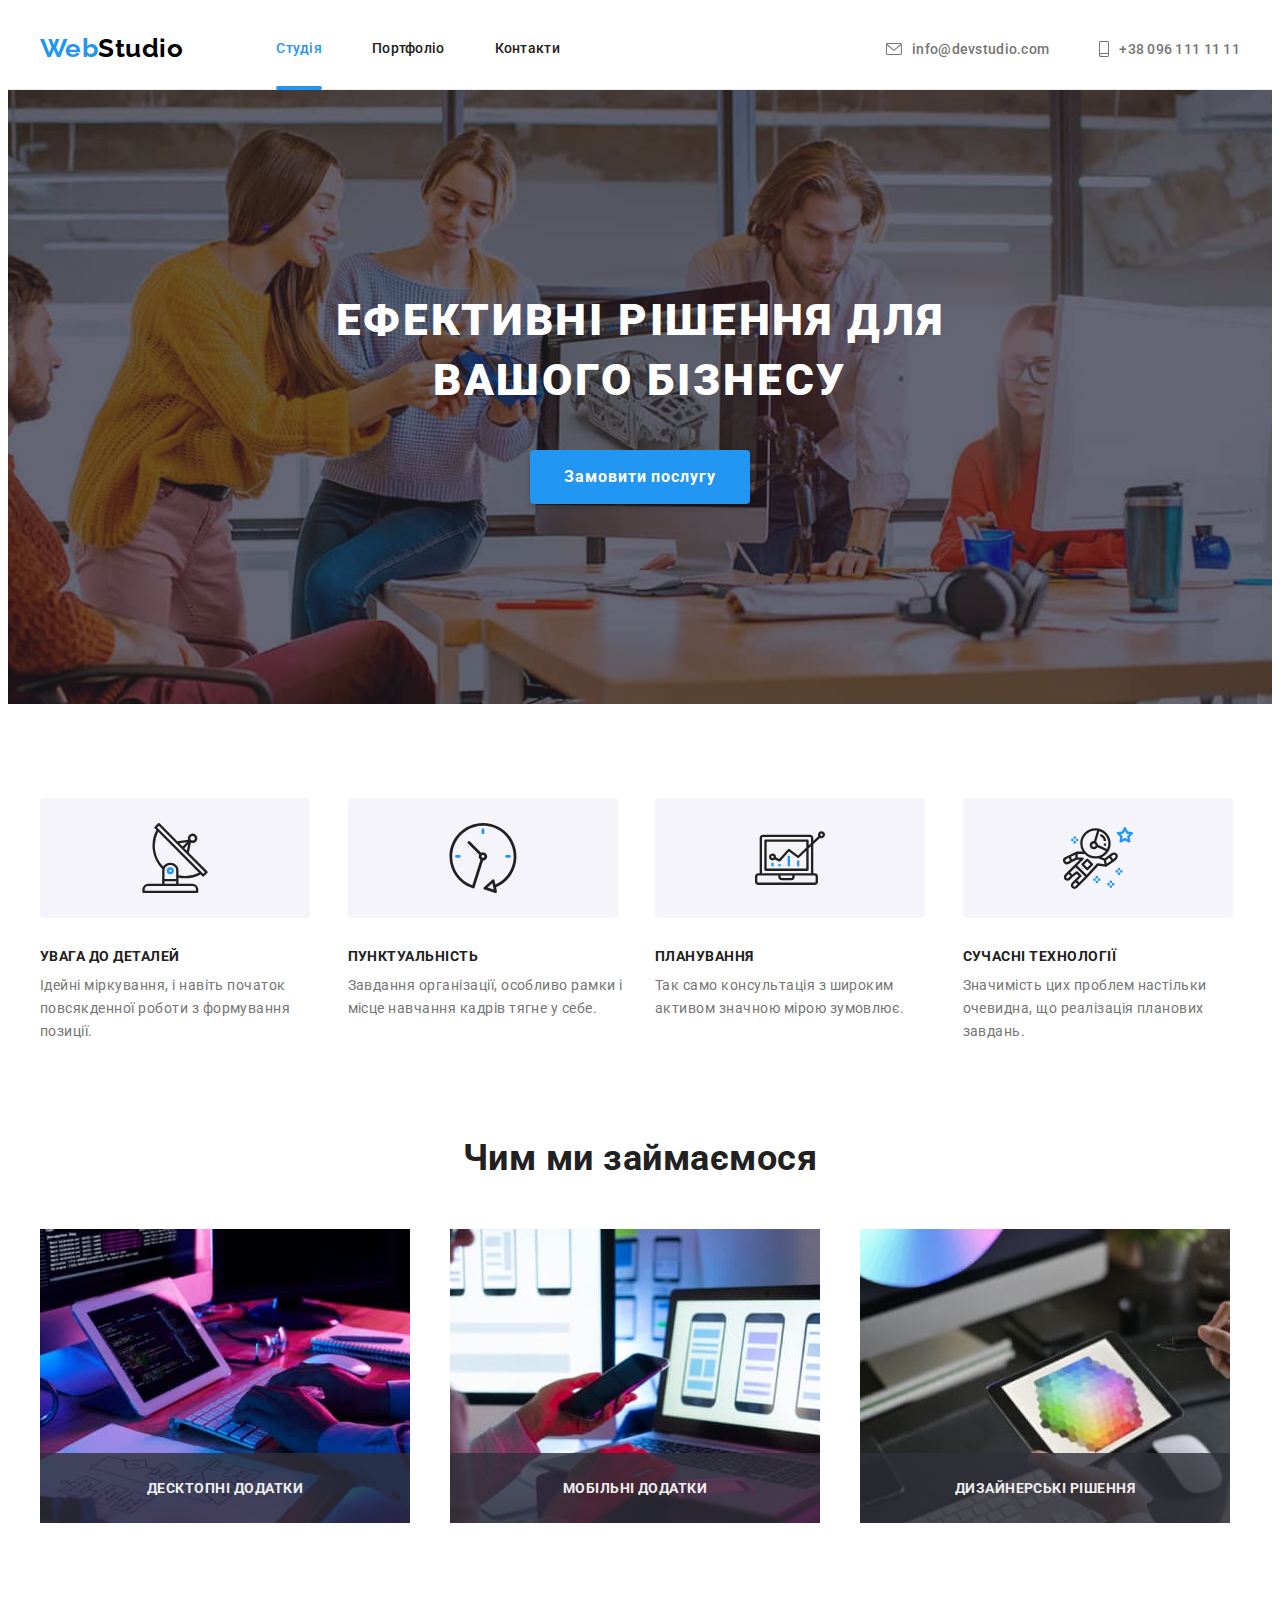
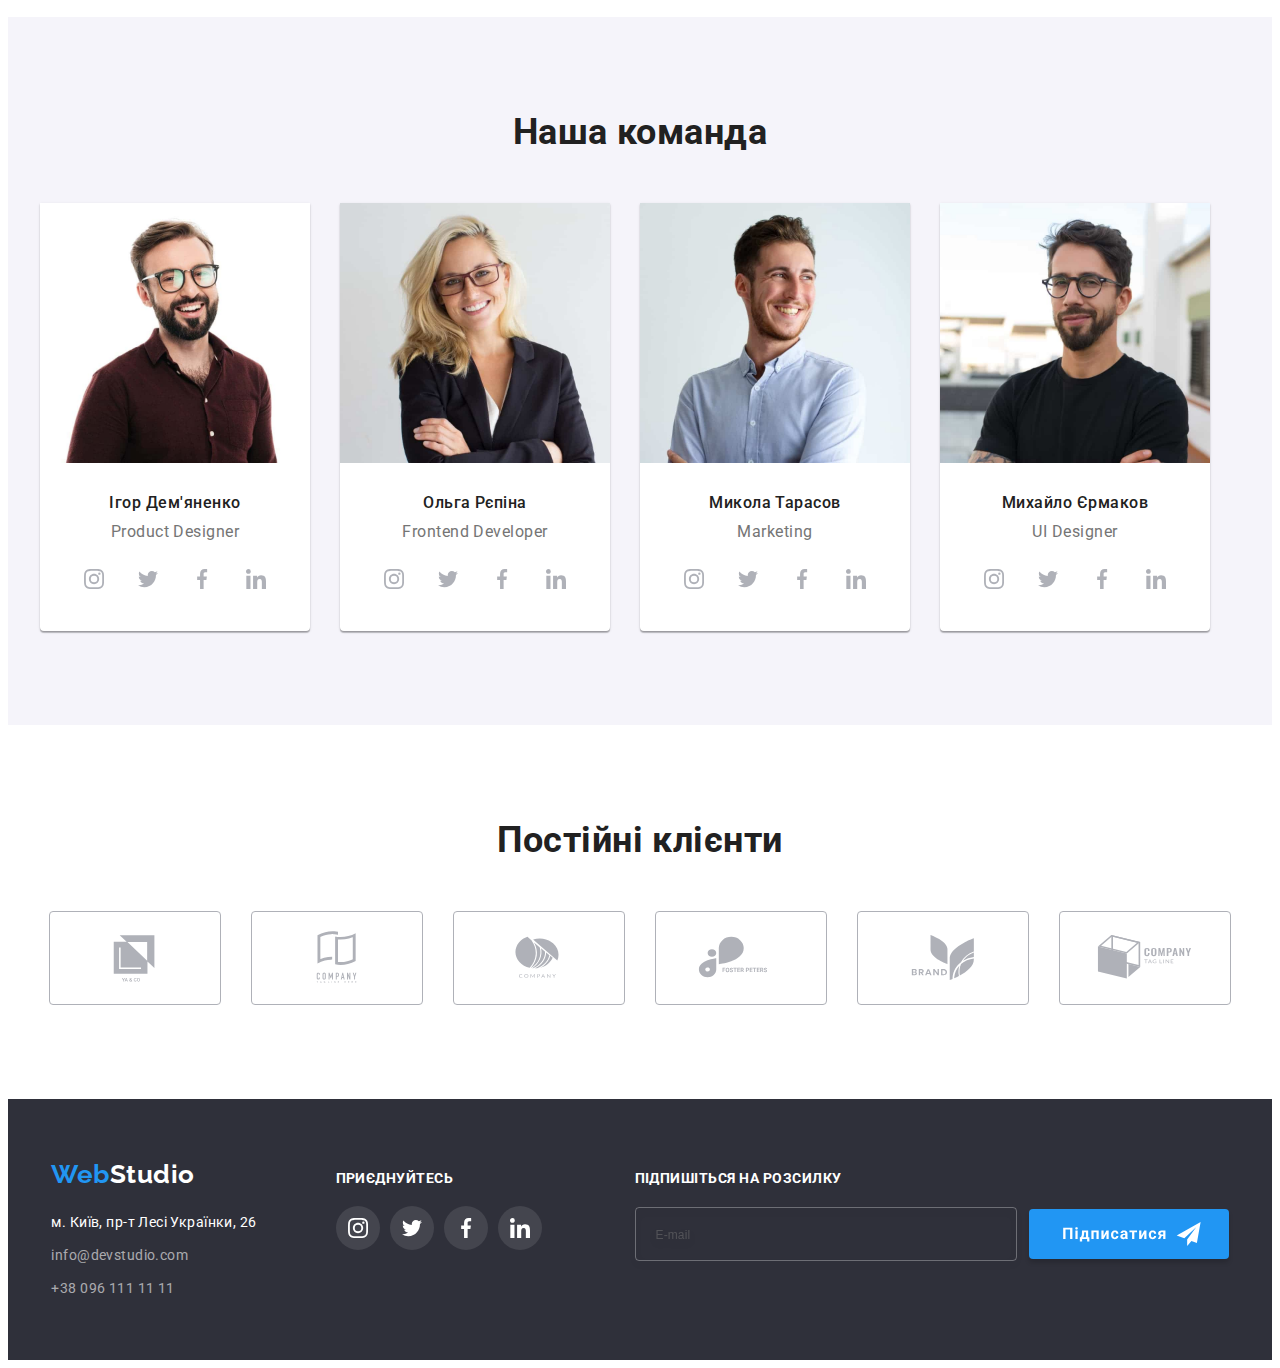
==== index.html @ 2809b2b1 "h" ====
<!DOCTYPE html>
<html lang="uk">

<head>
  <meta charset="UTF-8">
  <meta http-equiv="X-UA-Compatible" content="IE=edge">
  <meta name="viewport" content="width=device-width, initial-scale=1.0">
  <title>WebStudio</title>

  <link rel="preconnect" href="https://fonts.googleapis.com">
  <link rel="preconnect" href="https://fonts.gstatic.com" crossorigin>
  <link href="https://fonts.googleapis.com/css2?family=Raleway:wght@700&family=Roboto:wght@400;500;700;900&display=swap"
    rel="stylesheet">

  <link rel="stylesheet" href="https://cdnjs.cloudflare.com/ajax/libs/modern-normalize/1.1.0/modern-normalize.min.css"
    integrity="sha512-wpPYUAdjBVSE4KJnH1VR1HeZfpl1ub8YT/NKx4PuQ5NmX2tKuGu6U/JRp5y+Y8XG2tV+wKQpNHVUX03MfMFn9Q=="
    crossorigin="anonymous" referrerpolicy="no-referrer" />

  <link rel="stylesheet" href="./style/style.css">

</head>

<body>
  <header class="top">
    <div class="header-container container">
      <a href="#" class="logo"><span class="logo-web-blue">Web</span><span class="logo-web-black">Studio</span></a>

      <nav class="">
        <ul class="upper-list">
          <li class="upper-item">
            <a href="#" class="nav-menu-items current current-studio">Студія</a>
          </li>
          <li class="upper-item">
            <a href="./portfolio.html" class="nav-menu-items">Портфоліо</a>
          </li>
          <li class="upper-item">
            <a href="#" class="nav-menu-items">Контакти</a>
          </li>
        </ul>
      </nav>

      <ul class="upper-list right-space">
        <li class="upper-item">
          <a href="mailto:info@devstudio.com" class="nav-menu-items-info-top">info@devstudio.com
            <svg class="icons-header" width=" 16" height="12">
              <use href="./images/sprite.svg#icon-envelope"></use>
            </svg>
          </a>
        </li>
        <li class="upper-item">
          <a href="tel:+380961111111" class="nav-menu-items-info-top">
            +38 096 111 11 11
            <svg class="icons-header" width=" 10" height="16">
              <use href="./images/sprite.svg#icon-smartphone"></use>
            </svg>
          </a>
        </li>
      </ul>
    </div>
  </header>

  <main>
    <section class="main-header">
      <div class="container">
        <div class="hero-center">
          <h1 class="main-header-text">Ефективні рішення для вашого бізнесу</h1>
          <button type="button" class="main-header-button" data-modal-open>Замовити послугу</button>
        </div>
      </div>
    </section>

    <section class="middle">
      <!-- цей заголовок для пошукових систем який будемо  приховувати, інфо від ментора який перевіряв дз -->
      <!-- for CEO OPTIMIZATION -->
      <div class="container">
        <h2 class="visually-hidden">Наші переваги</h2>
        <ul class="middle-list">
          <li class="middle-item">
            <div class="four-icons">
              <svg class="icons-middle-items" width="70" height="70">
                <use href="./images/sprite.svg#icon-antenna"></use>
              </svg>
            </div>
            <h3 class="middle-header">УВАГА ДО ДЕТАЛЕЙ</h3>
            <p class="middle-text">
              Ідейні міркування, і навіть початок повсякденної роботи з
              формування позиції.
            </p>
          </li>
          <li class="middle-item ">
            <div class="four-icons">
              <svg class="icons-middle-items" width="70" height="70">
                <use href="./images/sprite.svg#icon-clock"></use>
              </svg>
            </div>
            <h3 class="middle-header">ПУНКТУАЛЬНІСТЬ</h3>
            <p class="middle-text">
              Завдання організації, особливо рамки і місце навчання кадрів тягне
              у себе.
            </p>
          </li>

          <li class="middle-item">
            <div class="four-icons">
              <svg class="icons-middle-items" width="70" height="70">
                <use href="./images/sprite.svg#icon-diagram"></use>
              </svg>
            </div>

            <h3 class="middle-header">ПЛАНУВАННЯ</h3>
            <p class="middle-text">
              Так само консультація з широким активом значною мірою зумовлює.
            </p>
          </li>
          <li class="middle-item">
            <div class="four-icons">
              <svg class="icons-middle-items" width="70" height="70">
                <use href="./images/sprite.svg#icon-astronaut"></use>
              </svg>
            </div>
            <h3 class="middle-header">СУЧАСНІ ТЕХНОЛОГІЇ</h3>
            <p class="middle-text">
              Значимість цих проблем настільки очевидна, що реалізація планових
              завдань.
            </p>
          </li>
        </ul>
      </div>
    </section>

    <section class="header-pictures">
      <div class="container">
        <h2 class="header-pictures-text">Чим ми займаємося</h2>
        <ul class="whatwedo-list">

          <li class="what-items">
            <div class="whatwedo-desc">
              <img src="./images/studio/box1.jpg" alt="keybord" width="370" height="294" class="whatwedo-bg" />
              <p class="whatwedo-desc-text">Десктопні додатки</p>
            </div>
          </li>

          <li class="what-items">
            <div class="whatwedo-desc">
              <img src="./images/studio/box2.jpg" alt="phone" width="370" height="294" class="whatwedo-bg" />
              <p class="whatwedo-desc-text">Мобільні додатки</p>
            </div>
          </li>

          <li class="what-items">
            <div class="whatwedo-desc">
              <img src="./images/studio/box3.jpg" alt="tablet" width="370" height="294" class="whatwedo-bg" />
              <p class="whatwedo-desc-text">Дизайнерські рішення</p>
            </div>

          </li>

        </ul>
      </div>
    </section>

    <section class="section-team">
      <div class="container">
        <h2 class="team-header-text">Наша команда</h2>

        <ul class="team-participants">
          <li class="team-item">
            <img src="./images/studio/igordemianenko.jpg" alt="igordemianenko" width="270" height="260" />
            <div class="role-info">
              <h3 class="team-name">Ігор Дем'яненко</h3>
              <p class="team-position">Product Designer</p>
              <ul class="icons-team-propertys">
                <li>
                  <a href="" class="icon-ellipse">
                    <svg class="icons-social" width=" 20" height="20">
                      <use href="./images/sprite.svg#icon-instagram"></use>
                    </svg>
                  </a>
                </li>
                <li>
                  <a href="" class="icon-ellipse">
                    <svg class="icons-social" width=" 20" height="20">
                      <use href="./images/sprite.svg#icon-twitter"></use>
                    </svg>
                  </a>
                </li>
                <li>
                  <a href="" class="icon-ellipse">
                    <svg class="icons-social" width=" 20" height="20">
                      <use href="./images/sprite.svg#icon-facebook"></use>
                    </svg>
                  </a>
                </li>
                <li>
                  <a href="" class="icon-ellipse">
                    <svg class="icons-social" width=" 20" height="20">
                      <use href="./images/sprite.svg#icon-linkedin"></use>
                    </svg>
                  </a>
                </li>
              </ul>
            </div>
          </li>
          <li class="team-item">
            <img src="./images/studio/olharepina.jpg" alt="olharepina" width="270" height="260" />
            <div class="role-info">
              <h3 class="team-name">Ольга Рєпіна</h3>
              <p class="team-position">Frontend Developer</p>
              <ul class="icons-team-propertys">
                <li>
                  <a href="" class="icon-ellipse">
                    <svg class="icons-social" width=" 20" height="20">
                      <use href="./images/sprite.svg#icon-instagram"></use>
                    </svg>
                  </a>
                </li>
                <li>
                  <a href="" class="icon-ellipse">
                    <svg class="icons-social" width=" 20" height="20">
                      <use href="./images/sprite.svg#icon-twitter"></use>
                    </svg>
                  </a>
                </li>
                <li>
                  <a href="" class="icon-ellipse">
                    <svg class="icons-social" width=" 20" height="20">
                      <use href="./images/sprite.svg#icon-facebook"></use>
                    </svg>
                  </a>
                </li>
                <li>
                  <a href="" class="icon-ellipse">
                    <svg class="icons-social" width=" 20" height="20">
                      <use href="./images/sprite.svg#icon-linkedin"></use>
                    </svg>
                  </a>
                </li>
              </ul>
            </div>
          </li>
          <li class="team-item">
            <img src="./images/studio/mykolatarasov.jpg" alt="mykolatarasov" width="270" height="260" />
            <div class="role-info">
              <h3 class="team-name">Микола Тарасов</h3>
              <p class="team-position">Marketing</p>
              <ul class="icons-team-propertys">
                <li>
                  <a href="" class="icon-ellipse">
                    <svg class="icons-social" width=" 20" height="20">
                      <use href="./images/sprite.svg#icon-instagram"></use>
                    </svg>
                  </a>
                </li>
                <li>
                  <a href="" class="icon-ellipse">
                    <svg class="icons-social" width=" 20" height="20">
                      <use href="./images/sprite.svg#icon-twitter"></use>
                    </svg>
                  </a>
                </li>
                <li>
                  <a href="" class="icon-ellipse">
                    <svg class="icons-social" width=" 20" height="20">
                      <use href="./images/sprite.svg#icon-facebook"></use>
                    </svg>
                  </a>
                </li>
                <li>
                  <a href="" class="icon-ellipse">
                    <svg class="icons-social" width=" 20" height="20">
                      <use href="./images/sprite.svg#icon-linkedin"></use>
                    </svg>
                  </a>
                </li>
              </ul>
            </div>
          </li>
          <li class="team-item">
            <img src="./images/studio/myhailoermakov.jpg" alt="myhailoermakov" width="270" height="260" />
            <div class="role-info">
              <h3 class="team-name">Михайло Єрмаков</h3>
              <p class="team-position">UI Designer</p>
              <ul class="icons-team-propertys">
                <li>
                  <a href="" class="icon-ellipse">
                    <svg class="icons-social" width=" 20" height="20">
                      <use href="./images/sprite.svg#icon-instagram"></use>
                    </svg>
                  </a>
                </li>
                <li>
                  <a href="" class="icon-ellipse">
                    <svg class="icons-social" width=" 20" height="20">
                      <use href="./images/sprite.svg#icon-twitter"></use>
                    </svg>
                  </a>
                </li>
                <li>
                  <a href="" class="icon-ellipse">
                    <svg class="icons-social" width=" 20" height="20">
                      <use href="./images/sprite.svg#icon-facebook"></use>
                    </svg>
                  </a>
                </li>
                <li>
                  <a href="" class="icon-ellipse">
                    <svg class="icons-social" width=" 20" height="20">
                      <use href="./images/sprite.svg#icon-linkedin"></use>
                    </svg>
                  </a>
                </li>
              </ul>
            </div>
          </li>
        </ul>
      </div>
    </section>

    <section class="our-customers">
      <div class="container">
        <h2 class="team-header-text">Постійні клієнти</h2>
        <ul class="customers-list">

          <li class="customers-items">
            <a href="" class="customers-link">
              <svg class="icons-customers" width=" 106" height="60">
                <use href="./images/sprite.svg#icon-Logo1"></use>
              </svg>
            </a>
          </li>

          <li class="customers-items">
            <a href="" class="customers-link">
              <svg class="icons-customers" width=" 106" height="60">
                <use href="./images/sprite.svg#icon-Logo2"></use>
              </svg>
            </a>
          </li>

          <li class="customers-items">
            <a href="" class="customers-link">
              <svg class="icons-customers" width=" 106" height="60">
                <use href="./images/sprite.svg#icon-Logo3"></use>
              </svg>
            </a>
          </li>

          <li class="customers-items">
            <a href="" class="customers-link">
              <svg class="icons-customers" width=" 106" height="60">
                <use href="./images/sprite.svg#icon-Logo4"></use>
              </svg>
            </a>
          </li>

          <li class="customers-items">
            <a href="" class="customers-link">
              <svg class="icons-customers" width=" 106" height="60">
                <use href="./images/sprite.svg#icon-Logo5"></use>
              </svg>
            </a>
          </li>

          <li class="customers-items">
            <a href="" class="customers-link">
              <svg class="icons-customers" width=" 106" height="60">
                <use href="./images/sprite.svg#icon-Logo6"></use>
              </svg>
            </a>
          </li>

        </ul>
      </div>
    </section>
  </main>

  <footer class="lower-section">
    <div class="container join-us-main">

      <div class="first-part">
        <a href="#" class="logo-down-web"><span class="logo-web-blue">Web</span><span
            class="logo-studio-white">Studio</span>
        </a>

        <address class="address-down">

          <ul class="lower-list">
            <li class="lower-list-itemss">
              <a href="https://goo.gl/maps/a7DPcuxKDiNjd1c69" target="_blank" rel="noopener noreferrer nofollow"
                class="nav-menu-items-map">м.
                Київ,
                пр-т
                Лесі Українки, 26</a>
            </li>
            <li class="lower-list-itemss"><a href="mailto:info@devstudio.com"
                class="nav-menu-items-info">info@devstudio.com</a></li>

            <li class=""><a href="tel:+380961111111" class="nav-menu-items-info">+38 096 111 11 11</a></li>
          </ul>
        </address>
      </div>

      <div class="joinus-middle">

        <b class="second-part">приєднуйтесь</b>

        <ul class="joinus-list">
          <li>
            <a href="" class="icon-ellipse lower-icon-bg">
              <svg class="icons-social" width=" 20" height="20">

                <use href="./images/sprite.svg#icon-instagram"></use>

              </svg>
            </a>
          </li>

          <li>
            <a href="" class="icon-ellipse lower-icon-bg">
              <svg class="icons-social" width=" 20" height="20">

                <use href="./images/sprite.svg#icon-twitter"></use>

              </svg>
            </a>
          </li>

          <li>
            <a href="" class="icon-ellipse lower-icon-bg">
              <svg class="icons-social" width=" 20" height="20">

                <use href="./images/sprite.svg#icon-facebook"></use>

              </svg>
            </a>
          </li>

          <li><a href="" class="icon-ellipse lower-icon-bg">
              <svg class="icons-social" width=" 20" height="20">
                <use href="./images/sprite.svg#icon-linkedin"></use>
              </svg>
            </a>
          </li>
        </ul>
      </div>
      <div class="subscription-main">
        <b class="second-part">Підпишіться на розсилку</b>
        <div class="email-button-part">
          <label for="mail" class="mail"></label>
          <input type="E-mail" class="mail-input" name="email" placeholder="E-mail" id="mail">
          <button class="submit-btn" type="submit"><svg>
              <use href="./images/sprite.svg#subs-icon-mail"></use>
            </svg></button>

        </div>
      </div>


    </div>
  </footer>

  <!-- MODAL SECTION -->




  <div class="backdrop is-hidden" data-modal>
    <div class="modal">
      <button class="btn-close" data-modal-close>
        <svg class="icon-btn-close" width="18" height="18">
          <use href="./images/sprite.svg#icon-close-black"></use>
        </svg>
      </button>

      <p class="text-inside-modal">Залиште свої дані, ми вам передзвонимо</p>
      <form action="">
        <div class="modal-form">

          <label for="" class="form-filed">
            <span class="text-above">Ім'я</span>
            <input type="text" name="name" placeholder="" class="size-input">
            <svg class="input-icon" width="18px" height="18px">
              <use href="./images/sprite.svg#icon-person-modal"></use>
            </svg>
          </label>

          <label for="" class="form-filed">
            <span class="text-above">Телефон</span>
            <input type="name" name="name" placeholder="" class="size-input">
            <svg class="input-icon">
              <use href="./images/sprite.svg"></use>
            </svg>
          </label>

          <label for="" class="form-filed">
            <span class="text-above">Пошта</span>
            <input type="email" name="email" placeholder="" class="size-input" width="448px">
            <svg class="input-icon">
              <use href="./images/sprite.svg"></use>
            </svg>
          </label>

          <label for="" class="form-comement">
            <span class="text-above">Коментар</span>
            <textarea name="feedback" placeholder="Введіть текст" class="size-input-feedback"></textarea>
          </label>

        </div>
        <div>
          <label for="" class=""><input type="checkbox" name="agreement" value="agreement" checked /><span>Погоджуюся
              з розсилкою та приймаю </span><a href=""> Умови договору</a></label>
          <button type="submit">Відправити</button>
        </div>
      </form>

    </div>
  </div>
  <script src="./js/modal.js"></script>
</body>

</html>







<!-- 



      <form action="" class="form">
        <label for=""><span class="text-above">Ім'я</span>
          <input type="text" name="name" placeholder="" class="size-input">
        </label>

        <label for=""><span class="text-above">Телефон</span>
          <input type="name" name="name" placeholder="" class="size-input"
            style="background-image: url(./images/studio/person.svg);">
        </label>

        <label for=""><span class="text-above">Пошта</span>
          <input type="email" name="email" placeholder="" class="size-input">
        </label>

        <label for=""><span class="text-above">Коментар</span>
          <textarea name="feedback" placeholder="Введіть текст" class="size-input-feedback"></textarea>
        </label>

        <label for="" class="asd"><input type="checkbox" name="agreement" value="agreement" checked /><span>Погоджуюся з
            розсилкою та приймаю </span><a href=""> Умови договору</a></label>

        <button type="submit">Відправити</button>


      </form> -->
---- style/style.css ----
:root {
  /* evething-all-colors index.html and portfolio.html*/
  --web-hover-button-up-down: #2196f3;
  --Studio-black-000000: #000000;
  --nav-studio-portfolio-contact: #212121;
  --nav-address-email-phone-p-: #757575;
  --main-white-color-h: #ffffff;
  --header-button-active: #188ce8;

  /* lower-section-navigation  */
  --nav-backgroud-main: #2f303a;
  --nav-background-rgba-C4C4C4: #c4c4c4;

  /* portfolio */
  --portfolio-bottons-color: #f5f4fa;
  --blue-bg-button: #2196f3;
  --stroke: #eeeeee;
  --rgba--BLUE-HOVER--: rgba(33, 150, 243, 0.9);

  /* RGBA */
  --RGBA-down-section-email-phone: rgba(255, 255, 255, 0.6);
  --card-set-gap: 30px;
  --what-we-do-descrption-bg: rgba(47, 48, 58, 0.8);

  /* TRANSITION PROPERTIES */

  --transition--250ms--: 250ms;
  --cubic-bezier--: cubic-bezier(0.4, 0, 0.2, 1);
}

/* MAIN STYLES */

html {
  box-sizing: border-box;
}

/* *,
*::before,
*::after {
  box-sizing: inherit;
} */

body {
  font-family: "Roboto", sans-serif;
  background-color: var(--main-white-color-h);
  letter-spacing: 0.03em;
  color: var(--Studio-black-000000);
}

h1,
h2,
h3,
h4,
h5,
h6 {
  margin: 0;
  padding: 0;
}

img {
  display: block;
  max-width: 100%;
}

ul {
  margin-top: 0;
  margin-bottom: 0;
  padding-left: 0;
  list-style-type: none;
}

a {
  margin: 0;
  padding: 0;
  text-decoration: none;
  list-style-type: none;
}

button {
  margin: 0;
}

.container {
  margin: 0 auto;
  padding: 0 15px;
  width: 1200px;
}

/* NAVIGATION TOP & DOWN : STUDION AND PORTFOLIO */

.top {
  display: flex;
  border-bottom: 1px solid #ececec;
}

.header-container {
  display: flex;
  align-items: center;
}

.upper-list {
  display: flex;
  gap: 50px;
}

.right-space {
  margin-left: auto;
}

.logo {
  font-family: "Raleway";
  font-weight: 700;
  font-size: 26px;
  line-height: calc(31 / 26);
  margin-right: 93px;
}

.logo-web-blue {
  color: var(--blue-bg-button);
}

.logo-web-black {
  color: var(--Studio-black-000000);
}

/* це вже позицюювання алементів */

/* NAVIGATION DOWN : WHERE STUDIO WHITE COLOR */
.logo-studio-white {
  color: var(--main-white-color-h);
}

.nav-menu-items {
  padding-top: 32px;
  padding-bottom: 33px;
  display: inline-block;
  border-bottom: red;
  transition: color, fill;
  transition-duration: var(--transition--250ms--);
  transition-timing-function: var(--cubic-bezier--);
}

/* STUDIO | PORTFOLIO | CONTACT */
.nav-menu-items {
  font-weight: 500;
  font-size: 14px;
  line-height: calc(16 / 14);
  letter-spacing: 0.02em;
  color: var(--nav-studio-portfolio-contact);
  text-decoration: inherit;
  /* outline: 3px solid red; */
  position: relative;
  transition: color, fill;
  transition-duration: var(--transition--250ms--);
  transition-timing-function: var(--cubic-bezier--);
}

.nav-menu-items:hover,
.nav-menu-items:focus {
  color: var(--blue-bg-button);
}

/* current */
.upper-item .current {
  color: var(--web-hover-button-up-down);
}

.current {
  position: relative;
  display: flex;
  justify-content: center;
}

.nav-menu-items.current::after {
  background-color: var(--blue-bg-button);
  position: absolute;
  display: block;
  content: "";
  height: 4px;
  border-radius: 2px;
}

.current-studio::after {
  top: calc(100% - 3px);
  width: 100%;
}

.current-portfolio::after {
  top: calc(100% - 4px);
  width: 100%;
}

/* address and email everywhere on both pages studio and portfolio */

/* TOP EMAILS AND PHONE  */

.social-link {
  display: flex;
  align-items: center;
  justify-content: center;

  width: 44px;
  height: 44px;
  background-color: var(--main-white-color-h);
  border-radius: 50%;
}

.icons-header {
  margin-right: 10px;
}

.nav-menu-items-info-top {
  color: var(--nav-address-email-phone-p-);
  font-weight: 500;
  font-size: 14px;
  line-height: calc(16 / 14);
  letter-spacing: 0.02em;
  text-decoration: inherit;
  padding-bottom: 32px;
  padding-top: 32px;
  display: flex;
  flex-direction: row-reverse;
  fill: var(--nav-address-email-phone-p-);
  align-items: center;
  transition: color, fill;
  transition-duration: var(--transition--250ms--);
  transition-timing-function: var(--cubic-bezier--);
}

/* DOWN EMAILS AND PHONE  */
.nav-menu-items-info {
  font-size: 14px;
  line-height: calc(24 / 14);
  letter-spacing: 0.03em;
  color: var(--RGBA-down-section-email-phone);
  text-decoration: inherit;
  font-style: normal;
}

.nav-menu-items-info:hover,
.nav-menu-items-info:focus,
.nav-menu-items-info-top:hover,
.nav-menu-items-info-top:focus {
  color: var(--blue-bg-button);
  fill: var(--header-button-active);
}

.nav-menu-items-map {
  font-size: 14px;
  line-height: calc(24 / 14);
  letter-spacing: 0.03em;
  color: var(--main-white-color-h);
  text-decoration: inherit;
  font-style: normal;
  transition: color, fill;
  transition-duration: var(--transition--250ms--);
  transition-timing-function: var(--cubic-bezier--);
}

.nav-menu-items-map:hover,
.nav-menu-items-map:focus {
  color: var(--blue-bg-button);
}

/* HIDDEN SECTION FOR CEO OPTIMIZATION */
.visually-hidden {
  position: absolute;
  white-space: nowrap;
  width: 1px;
  height: 1px;
  overflow: hidden;
  border: 0;
  padding: 0;
  clip: rect(0 0 0 0);
  clip-path: inset(50%);
  margin: -1px;
}

/* Ефективні рішення для вашого бізнесу */

.main-header {
  background-color: var(--nav-background-rgba-C4C4C4);
  padding-top: 200px;
  padding-bottom: 200px;
  text-align: center;
  background-repeat: no-repeat;
  background-position-x: center;
  background-size: cover;
  margin: 0 auto;
  max-width: 1600px;
  background-image: linear-gradient(
      rgba(47, 48, 58, 0.4),
      rgba(47, 48, 58, 0.4)
    ),
    url(../images/studio/mainbackground.jpg);
}

.hero-center {
  margin: 0 auto;
}

.main-header-text {
  font-weight: 900;
  font-size: 44px;
  line-height: calc(60 / 44);
  letter-spacing: 0.06em;
  text-transform: uppercase;
  color: var(--main-white-color-h);
  width: 696px;
  height: 120px;
  text-align: center;
  margin: 0 auto;
}

/* MODAL SECTION  */

.backdrop {
  transition: visibility, opacity, background-color;
  transition-duration: var(--transition--250ms--);
  transition-timing-function: var(--cubic-bezier--);
  width: 100%;
  height: 100%;
  top: 0;
  background-color: rgba(0, 0, 0, 0.2);
  position: fixed;
}

.backdrop.is-hidden {
  visibility: hidden;
  opacity: 0;
  pointer-events: none;
  transition: visibility, opacity, background-color;
  transition-duration: var(--transition--250ms--);
  transition-timing-function: var(--cubic-bezier--);
}

.modal {
  width: 528px;
  height: 581px;
  background-color: var(--main-white-color-h);
  position: fixed;
  border-radius: 4px;
  top: 50%;
  left: 50%;
  transform: translate(-50%, -50%);
  border-radius: 4px;
  box-shadow: 0px 1px 3px rgba(0, 0, 0, 0.12), 0px 1px 1px rgba(0, 0, 0, 0.14);
}

.btn-close {
  box-sizing: border-box;
  content: "";
  position: absolute;
  top: 8px;
  right: 8px;
  display: block;
  width: 30px;
  height: 30px;
  border-radius: 100%;
  background: var(--main-white-color-h);
  border: 1px solid rgba(0, 0, 0, 0.1);
  display: flex;
  justify-content: center;
  align-items: center;
  cursor: pointer;
}

.main-header-button {
  font-family: inherit;
  background-color: var(--web-hover-button-up-down);
  border-radius: 4px;
  color: var(--main-white-color-h);
  font-weight: 700;
  font-size: 16px;
  line-height: calc(30 / 16);
  letter-spacing: 0.06em;
  cursor: pointer;
  min-width: 216px;
  border-color: transparent;
  padding: 10px 32px 10px 32px;
  margin-top: 40px;
  box-shadow: 0px 4px 4px rgba(0, 0, 0, 0.15);
}

.main-header-button:hover {
  background-color: var(--header-button-active);
  color: var(--main-white-color-h);
}

.main-header-button:focus {
  background-color: var(--header-button-active);
  color: var(--main-white-color-h);
}

.main-header-button:active {
  background-color: var(--header-button-active);
  color: var(--main-white-color-h);
}

/* OUR STRONG SIDES SECTION */

p {
  margin: 0;
}

h3 {
  margin: 0;
}

ul {
  padding-left: 0;
  margin: 0ch;
}

.middle {
  padding-top: 94px;
}

.middle-list {
  display: flex;
  gap: 30px;
}

.middle-item {
  flex-basis: calc((100% - 3 * 30px) / 4);
}

.middle-header {
  font-weight: 700;
  font-size: 14px;
  line-height: calc(16 / 14);
  text-transform: uppercase;
  color: var(--nav-studio-portfolio-contact);
  margin-bottom: 10px;
}

.middle-text {
  font-size: 13.5px;
  line-height: calc(24 / 14);
  color: var(--nav-address-email-phone-p-);
}

.four-icons {
  margin-bottom: 30px;
  background-color: var(--portfolio-bottons-color);
  width: 270px;
  height: 120px;
  border-radius: 4px;
  display: flex;
  align-items: center;
  justify-content: center;
}

/* Чим ми займаємося */

.header-pictures {
  padding-top: 94px;
  padding-bottom: 94px;
}

.whatwedo-list {
  display: flex;
  gap: 30px;
  /* justify-content: space-between; */
}

.what-items {
  gap: 30px;
  flex-basis: calc((100% - 2 * 30px) / 3);
}

.whatwedo-desc {
  position: relative;
  display: flex;
}

.whatwedo-desc-text {
  display: flex;
  position: absolute;
  width: 370px;
  height: 70px;
  color: var(--stroke);
  justify-content: center;
  align-items: center;
  top: 224px;
  background-color: var(--what-we-do-descrption-bg);

  font-weight: 700;
  font-size: 14px;
  line-height: calc(16 / 14);
  text-transform: uppercase;
}

.header-pictures-text {
  font-weight: 700;
  font-size: 36px;
  line-height: calc(42 / 36);
  color: var(--nav-studio-portfolio-contact);
  display: block;
  text-align: center;
  margin-bottom: 50px;
}

/* Наша команда */

.section-team {
  padding-bottom: 94px;
  padding-top: 94px;
  background-color: var(--portfolio-bottons-color);
}

.team-header-text {
  font-weight: 700;
  font-size: 36px;
  line-height: calc(42 / 36);
  color: var(--nav-studio-portfolio-contact);
  display: block;
  text-align: center;
  margin-bottom: 50px;
}
.team-max {
  max-width: 1600px;
}
.team-participants {
  display: flex;
  gap: 30px;
  /* margin-top: 50px; */
  /* justify-content: center; */
}

.team-item {
  /* max-width: 270px; */
  flex-basis: ((100% - 90px) / 4);
}

/* LI - це background colfor for section team  */
.team-item {
  background-color: var(--main-white-color-h);
  box-shadow: 0px 1px 3px rgba(0, 0, 0, 0.12), 0px 1px 1px rgba(0, 0, 0, 0.14),
    0px 2px 1px rgba(0, 0, 0, 0.2);
  border-radius: 0px 0px 4px 4px;
}

.team-name {
  font-weight: 500;
  font-size: 16px;
  line-height: calc(19 / 16);
  color: var(--nav-studio-portfolio-contact);
  margin-bottom: 10px;
}

.team-position {
  font-size: 16px;
  line-height: calc(19 / 16);
  color: var(--nav-address-email-phone-p-);
}

.role-info {
  text-align: center;
  padding-top: 30px;
  padding-bottom: 30px;
}

.icon-ellipse {
  display: flex;
  width: 44px;
  height: 44px;
  border-radius: 100%;
  justify-content: center;
  align-items: center;
  fill: #afb1b8;
  transition: background-color, fill;
  transition-duration: var(--transition--250ms--);
  transition-timing-function: var(--cubic-bezier--);
}

.icon-ellipse:hover,
.icon-ellipse:focus {
  background-color: var(--web-hover-button-up-down);
  fill: var(--main-white-color-h);
}

.icons-team-propertys {
  display: flex;
  gap: 10px;
  align-items: center;
  justify-content: center;
  margin-top: 16px;
}

/* section-our customers */

.our-customers {
  padding-bottom: 94px;
  padding-top: 94px;
}

.customers-list {
  display: flex;
  justify-content: center;
  align-items: center;
  gap: 30px;
}

.customers-link {
  width: 170px;
  height: 92px;
  display: flex;
  justify-content: center;
  align-items: center;
  border: 1px solid #afb1b8;
  border-radius: 4px;
  color: #afb1b8;
  transition-property: border-color, color;
  transition-duration: var(--transition--250ms--);
  transition-timing-function: var(--cubic-bezier--);
}

.icons-customers {
  fill: currentColor;
}

.customers-link:hover,
.customers-link:focus {
  border-color: var(--blue-bg-button);
  color: var(--blue-bg-button);
}

/* footer of web page */
footer {
  background-color: var(--nav-backgroud-main);
}

.lower-section {
  padding-top: 60px;
  padding-bottom: 60px;
  max-height: 252px;
}

.address-down {
  margin-top: 20px;
}
.logo-down-web {
  text-decoration: none;
  font-family: "Raleway";
  font-weight: 700;
  font-size: 26px;
  line-height: 31px;
}

.join-us-main {
  display: flex;
  align-items: baseline;
  justify-content: center;
}

.joinus-middle {
  margin-left: 79px;
  font-weight: 700;
  font-size: 14px;
  line-height: calc(16 / 14);
  text-transform: uppercase;
}

.joinus-list {
  margin-top: 20px;
  display: flex;
  gap: 10px;
}

.lower-icon-bg {
  background-color: rgba(255, 255, 255, 0.1);
  fill: var(--main-white-color-h);
}

.second-part {
  color: var(--main-white-color-h);
}

.lower-list-itemss {
  margin-bottom: 9px;
}

/* Портфоліо page stulyes */

.sort-btn {
  cursor: pointer;
  font-family: inherit;
  font-weight: 500;
  font-size: 16px;
  line-height: calc(26 / 16);
  border-radius: 4px;
  color: var(--nav-studio-portfolio-contact);
  background-color: var(--portfolio-bottons-color);
  transition: background-color, color, box-shadow;
  transition-duration: var(--transition--250ms--);
  transition-timing-function: var(--cubic-bezier--);
}

.sort-btn:hover,
.sort-btn:focus {
  box-shadow: 0px 3px 1px rgba(0, 0, 0, 0.1), 0px 1px 2px rgba(0, 0, 0, 0.08),
    0px 2px 2px rgba(0, 0, 0, 0.12);
}

.sort-btn:hover,
.sort-btn:active,
.sort-btn:focus {
  background-color: var(--web-hover-button-up-down);
  color: var(--main-white-color-h);
}

/* gallery photos */

.gallery-link {
  text-decoration: none;
  display: block;
  transition: box-shadow;
}

.desciption-under {
  padding: 20px 24px 20px 24px;
  border-left: 1px solid var(--stroke);
  border-right: 1px solid var(--stroke);
  border-bottom: 1px solid var(--stroke);
}
.gallery-head {
  font-weight: 700;
  font-size: 17px;
  line-height: calc(36 / 18);
  letter-spacing: 0.06em;
  color: var(--nav-studio-portfolio-contact);
}

.gallery-txt {
  font-size: 16px;
  line-height: calc(30 / 16);
  color: var(--nav-address-email-phone-p-);
  margin-top: 4px;
}

/* elements position on PORTFOLIO page */

.hero-main {
  padding-top: 80px;
  padding-bottom: 94px;
}

.btn-list {
  margin-bottom: 50px;
  display: flex;
  gap: 8px;
  justify-content: center;
}

/* CARD SET */ /* CARD SET */ /* CARD SET */

.card-set {
  padding: 0;
  margin: 0;
  list-style: none;
  display: flex;
  flex-wrap: wrap;
  margin-top: calc(-1 * var(--card-set-gap));
  margin-left: calc(-1 * var(--card-set-gap));
}

.card-item {
  display: flex;
  margin-top: var(--card-set-gap);
  margin-left: var(--card-set-gap);
  flex-basis: calc(100% / 3 - var(--card-set-gap));
}

.sort-btn {
  min-width: 73px;
  max-height: 40.11px;
  padding: 6.3px 25px 6.3px 25px;
  border: 1px solid transparent;
}

.gallery-link:hover,
.gallery-link:focus {
  box-shadow: 0px 1px 1px rgba(0, 0, 0, 0.12), 0px 4px 4px rgba(0, 0, 0, 0.06),
    1px 4px 6px rgba(0, 0, 0, 0.16);
}

/* card-set animation  */

.thumb-cardset {
  position: relative;
  overflow: hidden;
}

.overlay {
  display: inline-block;
  position: absolute;
  top: 0;
  left: 0;
  width: 100%;
  height: 100%;
  transform: translateY(101%);
  transition: transform 250ms cubic-bezier(0.4, 0, 0.2, 1);
  background-color: var(--rgba--BLUE-HOVER--);
}
.text-overlay {
  position: absolute;
  padding: 63px 24px;
  font-size: 18px;
  line-height: calc(28 / 18);
  color: var(--main-white-color-h);
}

.gallery-link:hover .overlay {
  transform: translateY(0%);
}

.gallery-link:focus .overlay {
  transform: translateY(0%);
}

/* subscription part lower section - page index  */

.subscription-main {
  margin-left: 93px;
}

.second-part {
  font-weight: 700;
  font-size: 14px;
  line-height: calc(16 / 14);
  text-transform: uppercase;
  color: var(--main-white-color-h);
}

.email-button-part {
  display: flex;
  align-items: center;
  margin-top: 20px;
}

.mail-input {
  width: 358px;
  height: 50px;
  border: 1px solid rgba(255, 255, 255, 0.3);
  filter: drop-shadow(0px 4px 4px rgba(0, 0, 0, 0.15));
  border-radius: 4px;
  padding-left: 20px;
  background-color: transparent;
  transition: background-color, border-color, box-shadow;
  transition-duration: var(--transition--250ms--);
  transition-timing-function: var(--cubic-bezier--);
  color: rgba(255, 255, 255, 0.6);
  outline: none;
}

.mail-input:hover {
  border-color: var(--web-hover-button-up-down);
  outline: none;
}

.submit-btn {
  display: flex;
  margin-left: 12px;
  width: 200px;
  height: 50px;
  background: var(--web-hover-button-up-down);
  box-shadow: 0px 4px 4px rgba(0, 0, 0, 0.15);
  border-radius: 4px;
  align-items: center;
  padding: 10px 28px;
  cursor: pointer;
  align-items: center;
  border: none;
  box-sizing: border-box;
}

.submit-btn:hover,
.submit-btn:focus,
.submit-btn:active {
  background-color: var(--header-button-active);
}

.form-filed {
  position: relative;
}

.modal-form {
  flex-direction: column;
  margin: 12px 40px 20px 40px;
}

.size-input {
  display: flex;
}

.size-input {
  width: 448px;
  height: 40px;
  border: 1px solid rgba(33, 33, 33, 0.2);
  border-radius: 4px;
  position: relative;
}

.input-icon {
  position: absolute;
  display: flex;
  top: 22px;
  left: 0;
}

.text-above {
  display: flex;
  font-size: 12px;
  line-height: calc(14 / 12);
  letter-spacing: 0.01em;
  color: var(--nav-address-email-phone-p-);
}

.text-inside-modal {
  font-weight: 700;
  font-size: 20px;
  line-height: calc(23 / 20);
  padding: 40px 40px 0 40px;
  color: #212121;
}

.text-above {
  font-size: 12px;
  line-height: calc(14 / 12);
  letter-spacing: 0.01em;
  color: var(--nav-address-email-phone-p-);
}

.size-input-feedback {
  width: 448px;
  height: 120px;
  border: 1px solid rgba(33, 33, 33, 0.2);
  border-radius: 4px;
}

::placeholder {
  font-weight: 400;
  font-size: 12px;
  line-height: 14px;
  letter-spacing: 0.01em;
  color: rgba(117, 117, 117, 0.5);
}
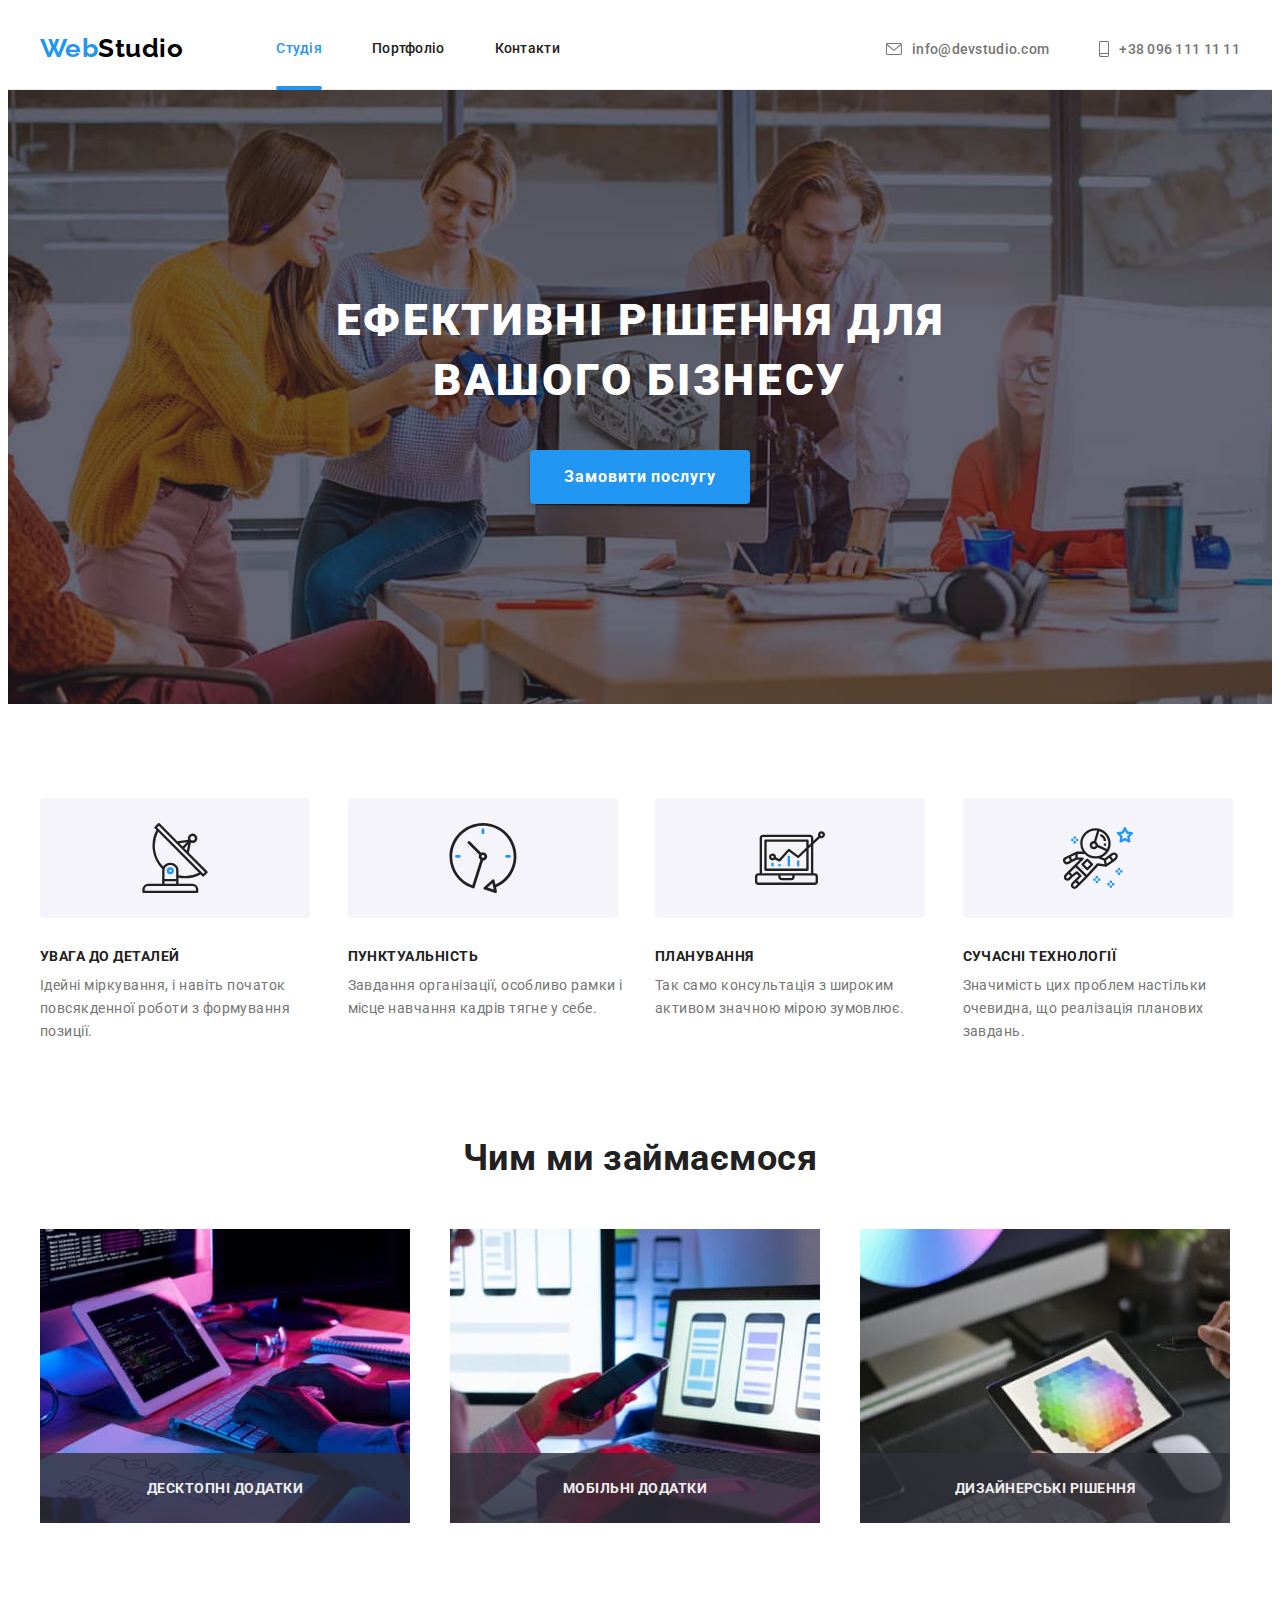
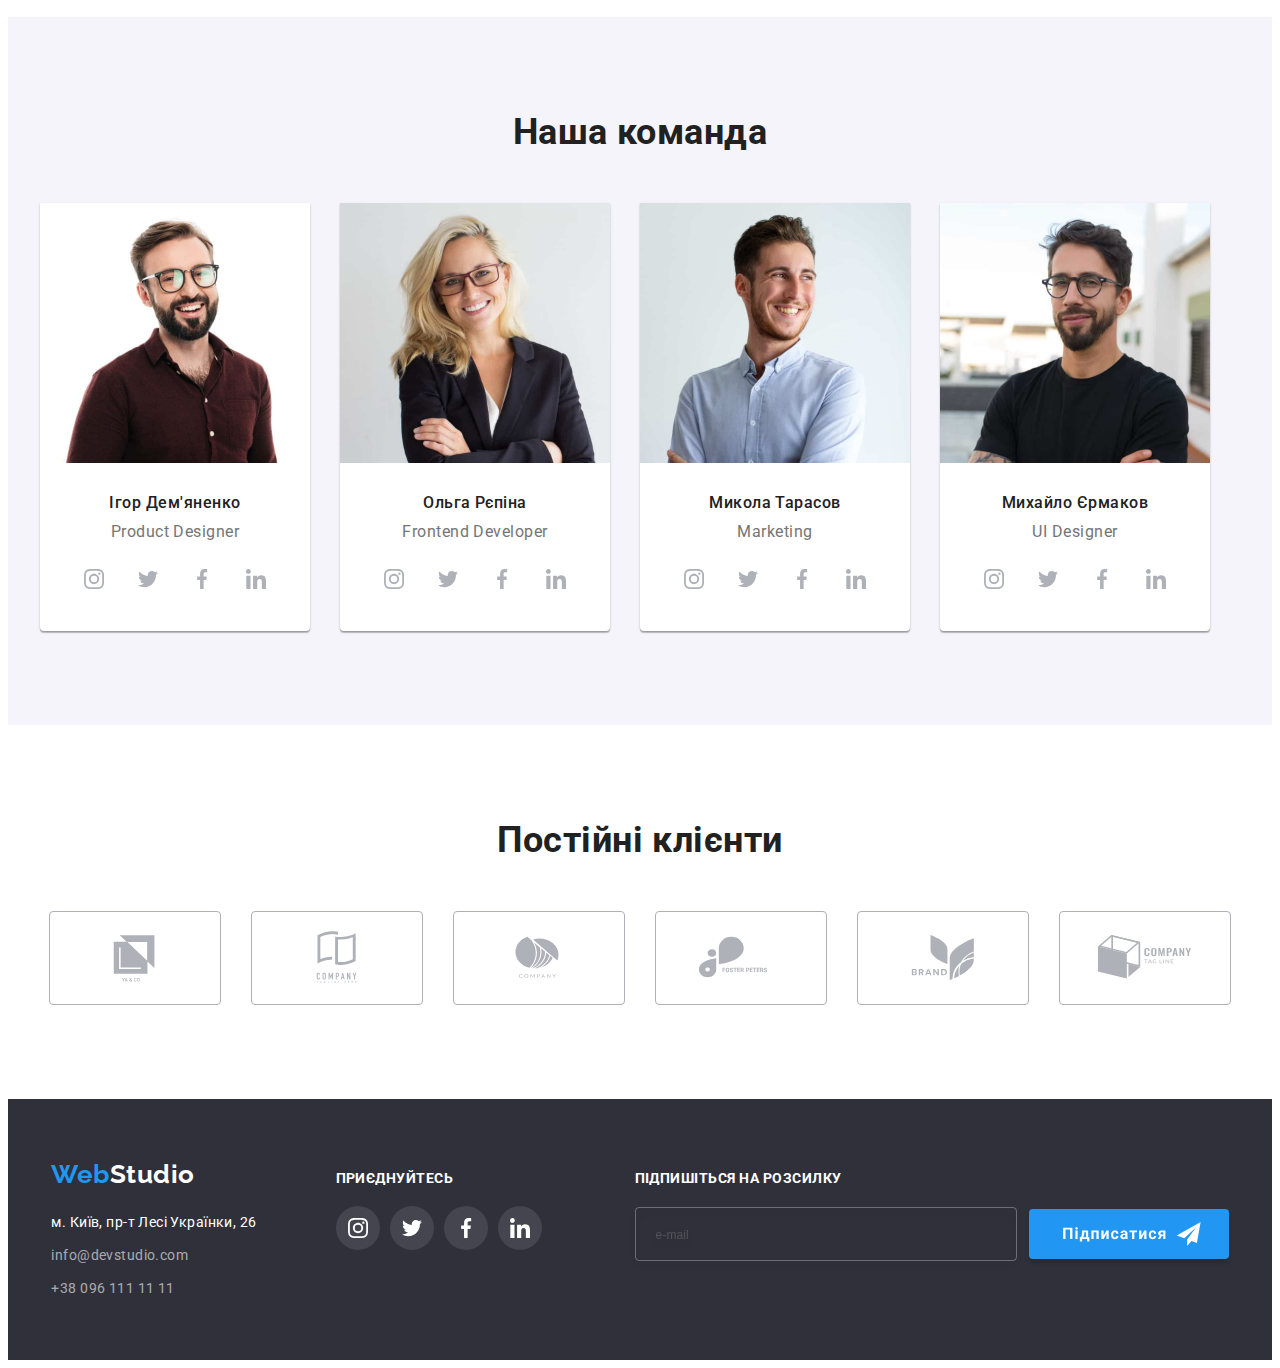
==== commit d1d84e96: "f" ====
--- a/index.html
+++ b/index.html
@@ -446,8 +446,8 @@
       <div class="subscription-main">
         <b class="second-part">Підпишіться на розсилку</b>
         <div class="email-button-part">
-          <label for="mail" class="mail"></label>
-          <input type="E-mail" class="mail-input" name="email" placeholder="E-mail" id="mail">
+          <label for="email" class="mail"></label>
+          <input type="email" class="mail-input" name="email" placeholder="e-mail" id="email">
           <button class="submit-btn" type="submit"><svg>
               <use href="./images/sprite.svg#subs-icon-mail"></use>
             </svg></button>
@@ -473,43 +473,48 @@
       </button>
 
       <p class="text-inside-modal">Залиште свої дані, ми вам передзвонимо</p>
-      <form action="">
+      <form action="#">
         <div class="modal-form">
 
-          <label for="" class="form-filed">
+          <label for="javascript" class="form-filed hov-for-input">
             <span class="text-above">Ім'я</span>
-            <input type="text" name="name" placeholder="" class="size-input">
+            <input type="text" name="name" class="size-input hov-for-input">
             <svg class="input-icon" width="18px" height="18px">
               <use href="./images/sprite.svg#icon-person-modal"></use>
             </svg>
           </label>
 
-          <label for="" class="form-filed">
+          <label for="javascript" class="form-filed hov-for-input">
             <span class="text-above">Телефон</span>
-            <input type="name" name="name" placeholder="" class="size-input">
-            <svg class="input-icon">
-              <use href="./images/sprite.svg"></use>
+            <input type="text" name="phone" class="size-input hov-for-input">
+            <svg class="input-icon" width="18px" height="18px">
+              <use href="./images/sprite.svg#icon-phone-modal"></use>
             </svg>
           </label>
 
-          <label for="" class="form-filed">
+          <label for="javascript" class="form-filed hov-for-input">
             <span class="text-above">Пошта</span>
-            <input type="email" name="email" placeholder="" class="size-input" width="448px">
-            <svg class="input-icon">
-              <use href="./images/sprite.svg"></use>
+            <input type="email" name="email" class="size-input hov-for-input">
+            <svg class="input-icon hov-for-input" width="18px" height="18px">
+              <use href="./images/sprite.svg#icon-email-modal"></use>
             </svg>
           </label>
 
-          <label for="" class="form-comement">
+          <label for="" class="form-comement hov-for-input">
             <span class="text-above">Коментар</span>
-            <textarea name="feedback" placeholder="Введіть текст" class="size-input-feedback"></textarea>
+
+            <textarea name="feedback" placeholder="Введіть текст" class="size-input-feedback hov-for-input"></textarea>
           </label>
 
         </div>
-        <div>
-          <label for="" class=""><input type="checkbox" name="agreement" value="agreement" checked /><span>Погоджуюся
-              з розсилкою та приймаю </span><a href=""> Умови договору</a></label>
-          <button type="submit">Відправити</button>
+        <div class="policy-agreement-main">
+          <label for="" class="policy-form">
+            <input class="form-checkbox" type="checkbox" name="agreement" value="agreement" checked />
+            <span class="policy-text">Погоджуюся
+              з розсилкою та приймаю </span>
+            <a href="" class="policy-text-link"> Умови договору</a>
+          </label>
+          <button type="submit" class="btn-send-policy"><span class="text-btn-modal">Відправити</span></button>
         </div>
       </form>
 
--- a/style/style.css
+++ b/style/style.css
@@ -336,7 +336,7 @@
 
 .modal {
   width: 528px;
-  height: 581px;
+  min-height: 581px;
   background-color: var(--main-white-color-h);
   position: fixed;
   border-radius: 4px;
@@ -883,6 +883,9 @@
 
 .form-filed {
   position: relative;
+  transition: color, fill;
+  transition-duration: var(--transition--250ms--);
+  transition-timing-function: var(--cubic-bezier--);
 }
 
 .modal-form {
@@ -890,26 +893,33 @@
   margin: 12px 40px 20px 40px;
 }
 
+.form-comement {
+  transition: color, fill;
+  transition-duration: var(--transition--250ms--);
+  transition-timing-function: var(--cubic-bezier--);
+}
+
 .size-input {
-  display: flex;
-}
-
-.size-input {
+  margin-bottom: 10px;
+  display: flex;
+  padding-left: 32px;
   width: 448px;
   height: 40px;
   border: 1px solid rgba(33, 33, 33, 0.2);
   border-radius: 4px;
   position: relative;
+  cursor: pointer;
 }
 
 .input-icon {
   position: absolute;
   display: flex;
-  top: 22px;
-  left: 0;
+  top: 28px;
+  left: 12px;
 }
 
 .text-above {
+  margin-bottom: 4px;
   display: flex;
   font-size: 12px;
   line-height: calc(14 / 12);
@@ -918,11 +928,15 @@
 }
 
 .text-inside-modal {
+  display: flex;
+  justify-content: center;
+  align-items: center;
   font-weight: 700;
   font-size: 20px;
   line-height: calc(23 / 20);
   padding: 40px 40px 0 40px;
   color: #212121;
+  margin-bottom: 12px;
 }
 
 .text-above {
@@ -930,6 +944,7 @@
   line-height: calc(14 / 12);
   letter-spacing: 0.01em;
   color: var(--nav-address-email-phone-p-);
+  margin-bottom: 4px;
 }
 
 .size-input-feedback {
@@ -937,6 +952,9 @@
   height: 120px;
   border: 1px solid rgba(33, 33, 33, 0.2);
   border-radius: 4px;
+  padding: 12px 12px;
+  resize: none;
+  cursor: pointer;
 }
 
 ::placeholder {
@@ -946,3 +964,92 @@
   letter-spacing: 0.01em;
   color: rgba(117, 117, 117, 0.5);
 }
+
+.policy-agreement-main {
+  display: flex;
+  flex-direction: column;
+  margin: 20px 51px 40px 51px;
+  align-items: center;
+}
+
+.policy-form {
+  margin-bottom: 30px;
+  display: flex;
+  align-items: center;
+}
+
+.btn-send-policy {
+  width: 200px;
+  height: 50px;
+  background: var(--header-button-active);
+  box-shadow: 0px 4px 4px rgba(0, 0, 0, 0.15);
+  border-radius: 4px;
+  border-color: transparent;
+  display: block;
+  cursor: pointer;
+}
+
+.policy-text {
+  font-weight: 400;
+  font-size: 14px;
+  line-height: calc(24 / 14);
+  color: var(--nav-address-email-phone-p-);
+}
+
+.policy-text-link {
+  font-weight: 400;
+  font-size: 14px;
+  line-height: calc(24 / 14);
+  color: var(--web-hover-button-up-down);
+  text-decoration: underline;
+  margin-left: 5px;
+}
+
+.text-btn-modal {
+  font-weight: 700;
+  font-size: 16px;
+  line-height: calc(30 / 16);
+  display: flex;
+  justify-content: center;
+  letter-spacing: 0.06em;
+  color: var(--main-white-color-h);
+}
+
+.form-checkbox {
+  appearance: none;
+  width: 16px;
+  height: 15px;
+  background: var(--web-hover-button-up-down);
+  border-radius: 2px;
+  margin-right: 9px;
+  background-image: url("data:image/svg+xml,%3Csvg viewBox='0 0 13 10' fill='none' xmlns='http://www.w3.org/2000/svg'%3E%3Cpath d='M1.95703 4.75166L1.88825 4.68604L1.81923 4.75141L0.93123 5.59258L0.854858 5.66492L0.930974 5.73753L4.42671 9.07236L4.49574 9.1382L4.56476 9.07236L12.069 1.91352L12.1449 1.84116L12.069 1.76881L11.1873 0.927644L11.1183 0.861826L11.0493 0.927611L4.49577 7.17353L1.95703 4.75166Z' fill='white' stroke='white' stroke-width='0.2'/%3E%3C/svg%3E%0A");
+  border: transparent;
+  background-size: 12px;
+  cursor: pointer;
+  background-repeat: no-repeat;
+  background-position: center;
+  transition: background-image, border-color, box-shadow;
+  transition-duration: var(--transition--250ms--);
+  transition-timing-function: var(--cubic-bezier--);
+}
+
+.form-checkbox:checked {
+  background-size: 16px;
+  transition: border-color;
+  transition-duration: var(--transition--250ms--);
+  transition-timing-function: var(--cubic-bezier--);
+  border-color: transparent;
+  background: transparent;
+  user-select: none;
+  cursor: pointer;
+  border-color: var(--nav-studio-portfolio-contact);
+  border: 2px solid var(--nav-studio-portfolio-contact);
+}
+
+.hov-for-input:hover,
+.hov-for-input:focus,
+.hov-for-input:visited {
+  fill: var(--web-hover-button-up-down);
+  border-color: var(--web-hover-button-up-down);
+  outline-color: var(--web-hover-button-up-down);
+}
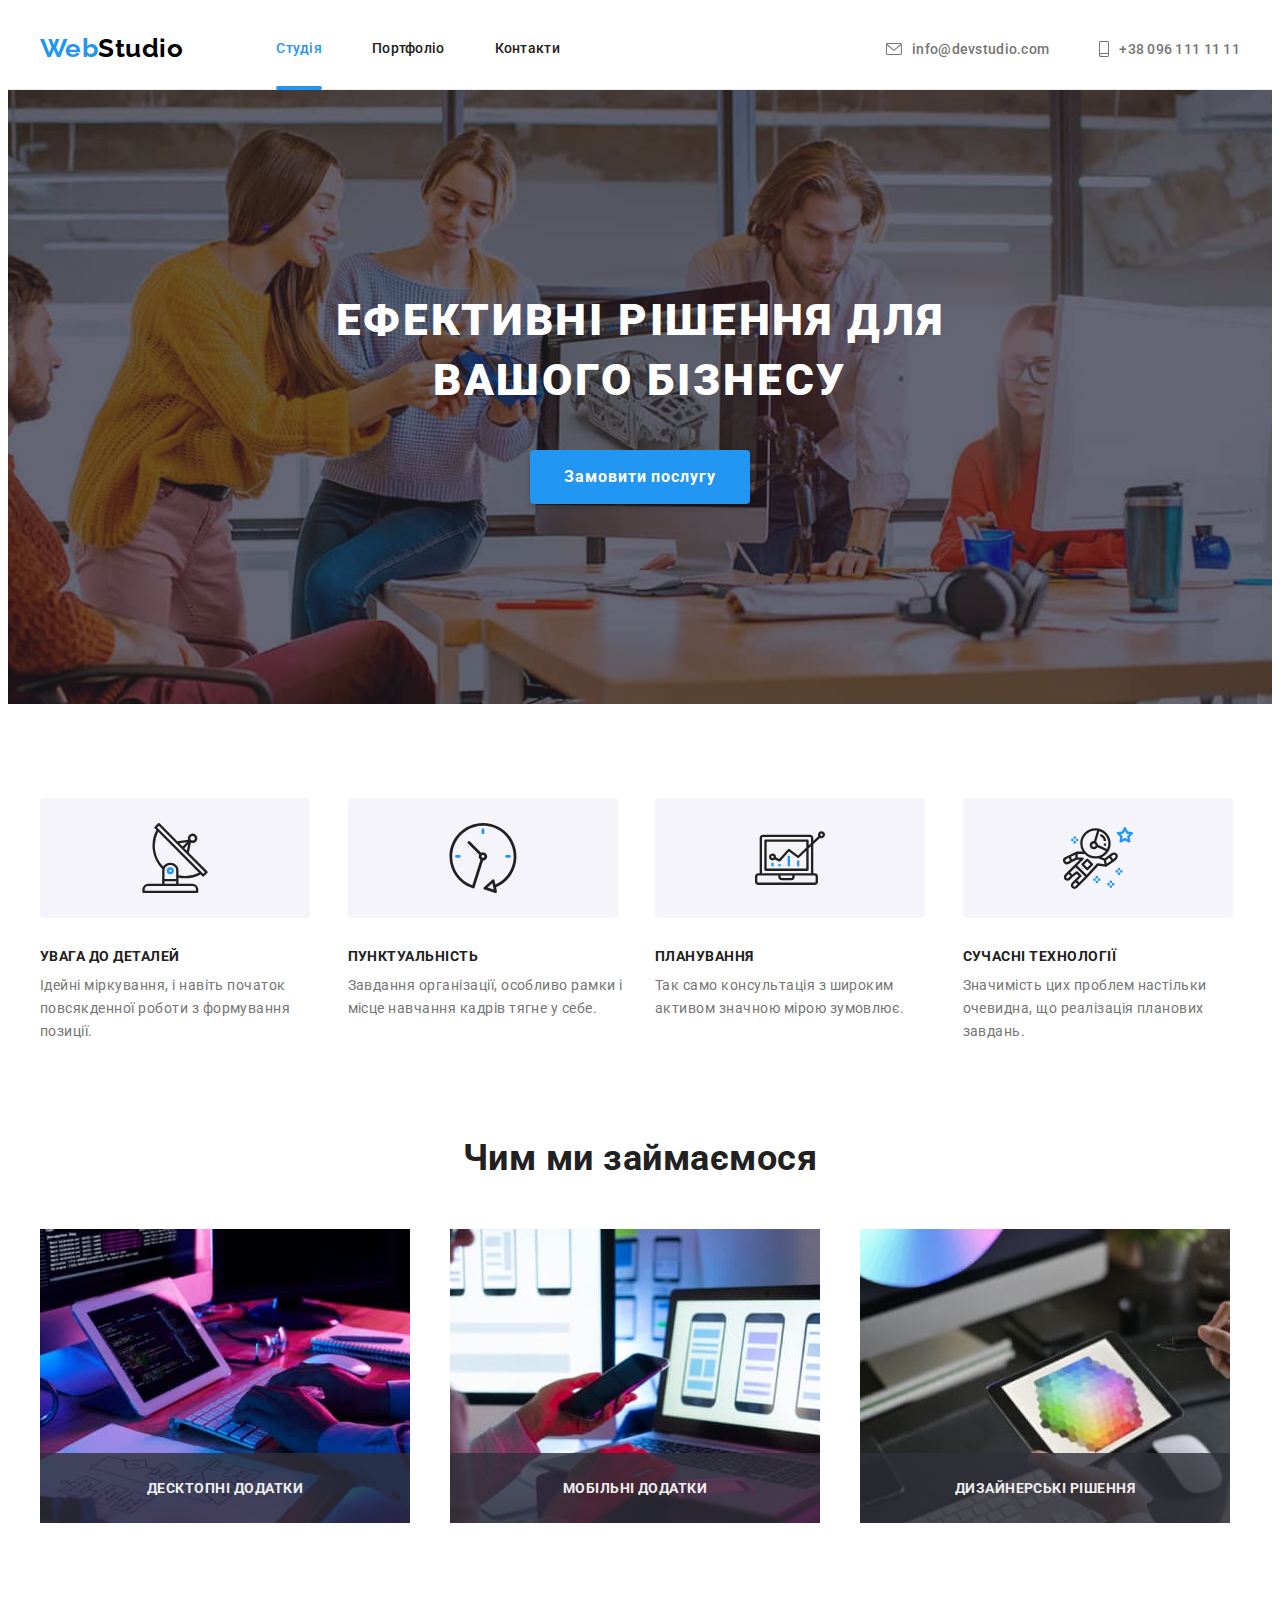
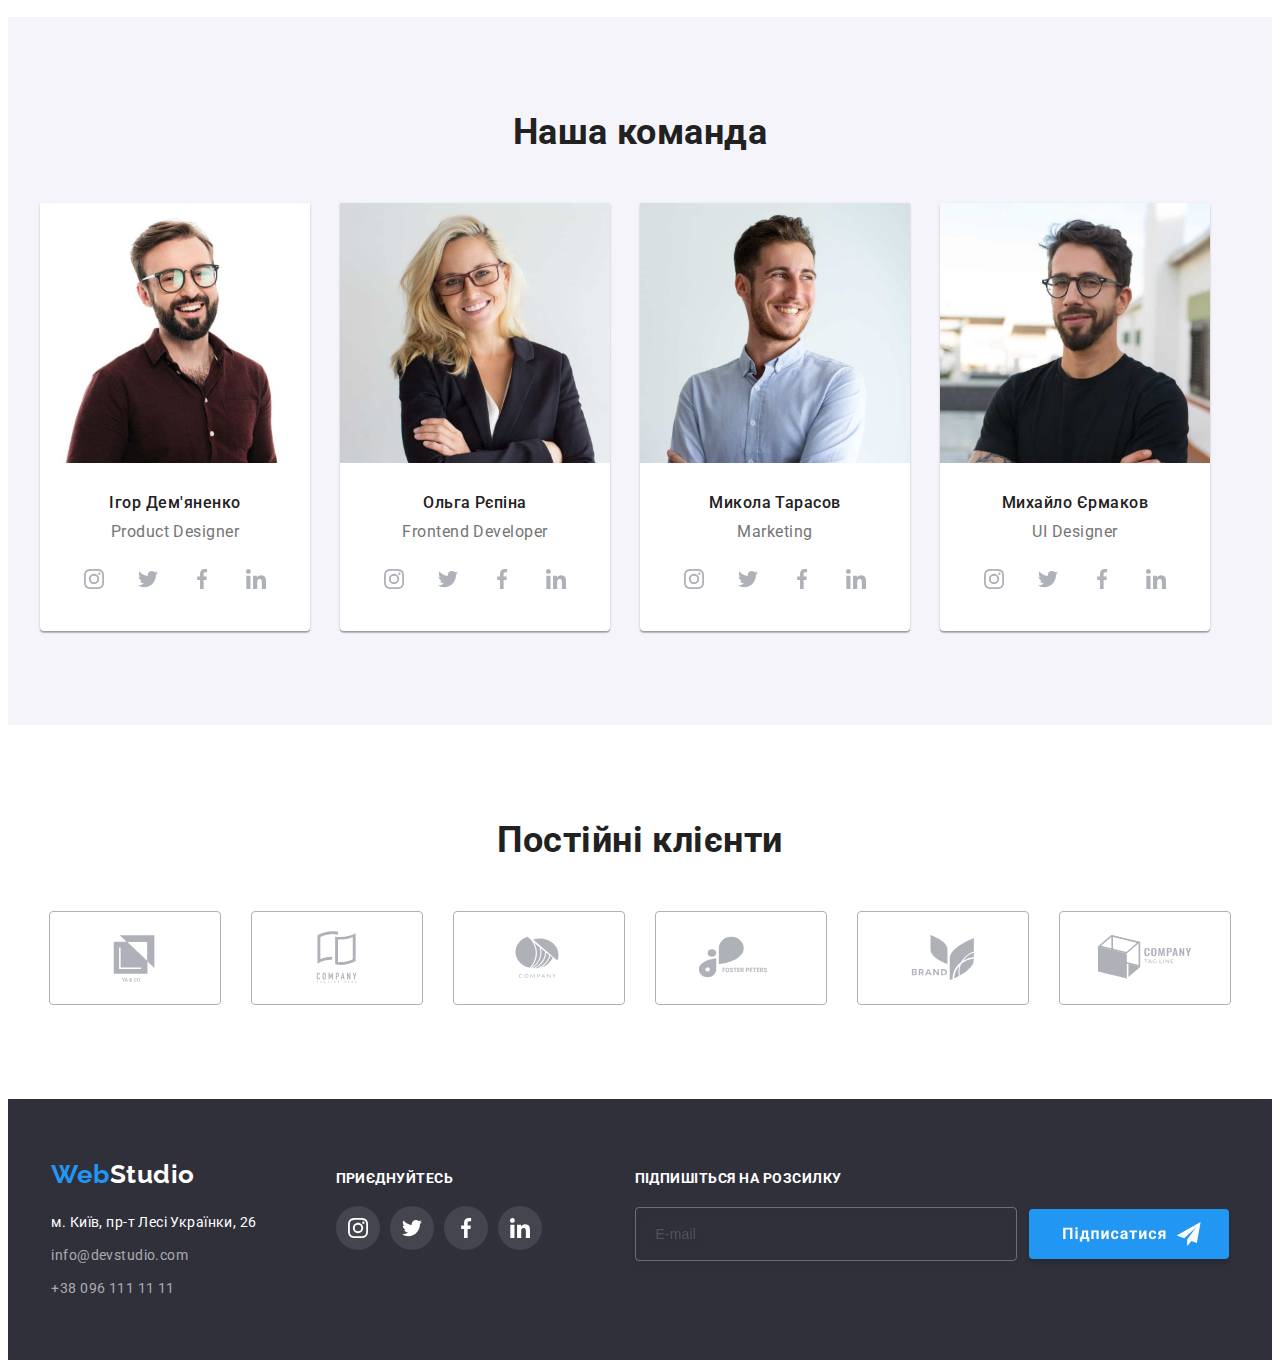
==== commit 814f017d: "h" ====
--- a/index.html
+++ b/index.html
@@ -445,14 +445,15 @@
       </div>
       <div class="subscription-main">
         <b class="second-part">Підпишіться на розсилку</b>
-        <div class="email-button-part">
+        <form class="email-button-part">
           <label for="email" class="mail"></label>
-          <input type="email" class="mail-input" name="email" placeholder="e-mail" id="email">
-          <button class="submit-btn" type="submit"><svg>
-              <use href="./images/sprite.svg#subs-icon-mail"></use>
-            </svg></button>
-
-        </div>
+          <input id="email" type="email" class="mail-input" name="email" placeholder="E-mail">
+          <button class="submit-btn" type="submit">
+            <svg>
+              <use href="./images/sprite.svg#subs-icon-mail" class="btn-style"></use>
+            </svg>
+          </button>
+        </form>
       </div>
 
 
@@ -476,40 +477,41 @@
       <form action="#">
         <div class="modal-form">
 
-          <label for="javascript" class="form-filed hov-for-input">
+          <label for="Ім'я" class="form-filed hov-for-input">
             <span class="text-above">Ім'я</span>
-            <input type="text" name="name" class="size-input hov-for-input">
+            <input id="Ім'я" type="text" name="name" class="size-input hov-for-input">
             <svg class="input-icon" width="18px" height="18px">
               <use href="./images/sprite.svg#icon-person-modal"></use>
             </svg>
           </label>
 
-          <label for="javascript" class="form-filed hov-for-input">
+          <label for="Телефон" class="form-filed hov-for-input">
             <span class="text-above">Телефон</span>
-            <input type="text" name="phone" class="size-input hov-for-input">
+            <input id="Телефон" type="text" name="phone" class="size-input hov-for-input">
             <svg class="input-icon" width="18px" height="18px">
               <use href="./images/sprite.svg#icon-phone-modal"></use>
             </svg>
           </label>
 
-          <label for="javascript" class="form-filed hov-for-input">
+          <label for="Пошта" class="form-filed hov-for-input">
             <span class="text-above">Пошта</span>
-            <input type="email" name="email" class="size-input hov-for-input">
-            <svg class="input-icon hov-for-input" width="18px" height="18px">
+            <input id="Пошта" type="email" name="email" class="size-input hov-for-input">
+            <svg class="input-icon" width="18px" height="18px">
               <use href="./images/sprite.svg#icon-email-modal"></use>
             </svg>
           </label>
 
-          <label for="" class="form-comement hov-for-input">
+          <label for="Коментар" class="form-comement hov-for-input">
             <span class="text-above">Коментар</span>
 
-            <textarea name="feedback" placeholder="Введіть текст" class="size-input-feedback hov-for-input"></textarea>
+            <textarea id="Коментар" name="feedback" placeholder="Введіть текст"
+              class="size-input-feedback hov-for-input"></textarea>
           </label>
 
         </div>
         <div class="policy-agreement-main">
-          <label for="" class="policy-form">
-            <input class="form-checkbox" type="checkbox" name="agreement" value="agreement" checked />
+          <label for="agree" class="policy-form">
+            <input id="agree" class="form-checkbox" type="checkbox" name="agreement" value="agreement" checked />
             <span class="policy-text">Погоджуюся
               з розсилкою та приймаю </span>
             <a href="" class="policy-text-link"> Умови договору</a>
@@ -523,40 +525,4 @@
   <script src="./js/modal.js"></script>
 </body>
 
-</html>
-
-
-
-
-
-
-
-<!-- 
-
-
-
-      <form action="" class="form">
-        <label for=""><span class="text-above">Ім'я</span>
-          <input type="text" name="name" placeholder="" class="size-input">
-        </label>
-
-        <label for=""><span class="text-above">Телефон</span>
-          <input type="name" name="name" placeholder="" class="size-input"
-            style="background-image: url(./images/studio/person.svg);">
-        </label>
-
-        <label for=""><span class="text-above">Пошта</span>
-          <input type="email" name="email" placeholder="" class="size-input">
-        </label>
-
-        <label for=""><span class="text-above">Коментар</span>
-          <textarea name="feedback" placeholder="Введіть текст" class="size-input-feedback"></textarea>
-        </label>
-
-        <label for="" class="asd"><input type="checkbox" name="agreement" value="agreement" checked /><span>Погоджуюся з
-            розсилкою та приймаю </span><a href=""> Умови договору</a></label>
-
-        <button type="submit">Відправити</button>
-
-
-      </form> -->+</html>--- a/style/style.css
+++ b/style/style.css
@@ -345,6 +345,7 @@
   transform: translate(-50%, -50%);
   border-radius: 4px;
   box-shadow: 0px 1px 3px rgba(0, 0, 0, 0.12), 0px 1px 1px rgba(0, 0, 0, 0.14);
+  padding: 40px;
 }
 
 .btn-close {
@@ -363,7 +364,23 @@
   justify-content: center;
   align-items: center;
   cursor: pointer;
-}
+  transition: fill, background-color, border;
+  transition-duration: var(--transition--250ms--);
+  transition-timing-function: var(--cubic-bezier--);
+}
+
+.btn-close:hover,
+.btn-close:focus {
+  fill: var(--web-hover-button-up-down);
+  background-color: var(--main-white-color-h);
+  border: 1px solid var(--header-button-active);
+}
+
+/* .btn-close:hover,
+.btn-close:focus {
+  fill: var(--web-hover-button-up-down);
+  background-color: var(--main-white-color-h);
+} */
 
 .main-header-button {
   font-family: inherit;
@@ -850,11 +867,12 @@
   transition: background-color, border-color, box-shadow;
   transition-duration: var(--transition--250ms--);
   transition-timing-function: var(--cubic-bezier--);
-  color: rgba(255, 255, 255, 0.6);
+  color: var(--portfolio-bottons-color);
   outline: none;
 }
 
-.mail-input:hover {
+.mail-input:hover,
+.mail-input:focus {
   border-color: var(--web-hover-button-up-down);
   outline: none;
 }
@@ -882,6 +900,8 @@
 }
 
 .form-filed {
+  display: block;
+  margin-bottom: 10px;
   position: relative;
   transition: color, fill;
   transition-duration: var(--transition--250ms--);
@@ -890,7 +910,7 @@
 
 .modal-form {
   flex-direction: column;
-  margin: 12px 40px 20px 40px;
+  margin-bottom: 20px;
 }
 
 .form-comement {
@@ -900,9 +920,8 @@
 }
 
 .size-input {
-  margin-bottom: 10px;
-  display: flex;
-  padding-left: 32px;
+  display: flex;
+  padding-left: 34px;
   width: 448px;
   height: 40px;
   border: 1px solid rgba(33, 33, 33, 0.2);
@@ -928,18 +947,16 @@
 }
 
 .text-inside-modal {
-  display: flex;
-  justify-content: center;
-  align-items: center;
+  text-align: center;
   font-weight: 700;
   font-size: 20px;
   line-height: calc(23 / 20);
-  padding: 40px 40px 0 40px;
   color: #212121;
   margin-bottom: 12px;
 }
 
 .text-above {
+  display: block;
   font-size: 12px;
   line-height: calc(14 / 12);
   letter-spacing: 0.01em;
@@ -959,7 +976,7 @@
 
 ::placeholder {
   font-weight: 400;
-  font-size: 12px;
+  font-size: 14px;
   line-height: 14px;
   letter-spacing: 0.01em;
   color: rgba(117, 117, 117, 0.5);
@@ -968,7 +985,6 @@
 .policy-agreement-main {
   display: flex;
   flex-direction: column;
-  margin: 20px 51px 40px 51px;
   align-items: center;
 }
 
@@ -1028,7 +1044,7 @@
   cursor: pointer;
   background-repeat: no-repeat;
   background-position: center;
-  transition: background-image, border-color, box-shadow;
+  transition: background-image, border-color, outline-color, fill;
   transition-duration: var(--transition--250ms--);
   transition-timing-function: var(--cubic-bezier--);
 }
@@ -1047,9 +1063,9 @@
 }
 
 .hov-for-input:hover,
-.hov-for-input:focus,
-.hov-for-input:visited {
-  fill: var(--web-hover-button-up-down);
+.hov-for-input:focus-within {
+  fill: var(--header-button-active);
   border-color: var(--web-hover-button-up-down);
   outline-color: var(--web-hover-button-up-down);
-}
+  outline: none;
+}
